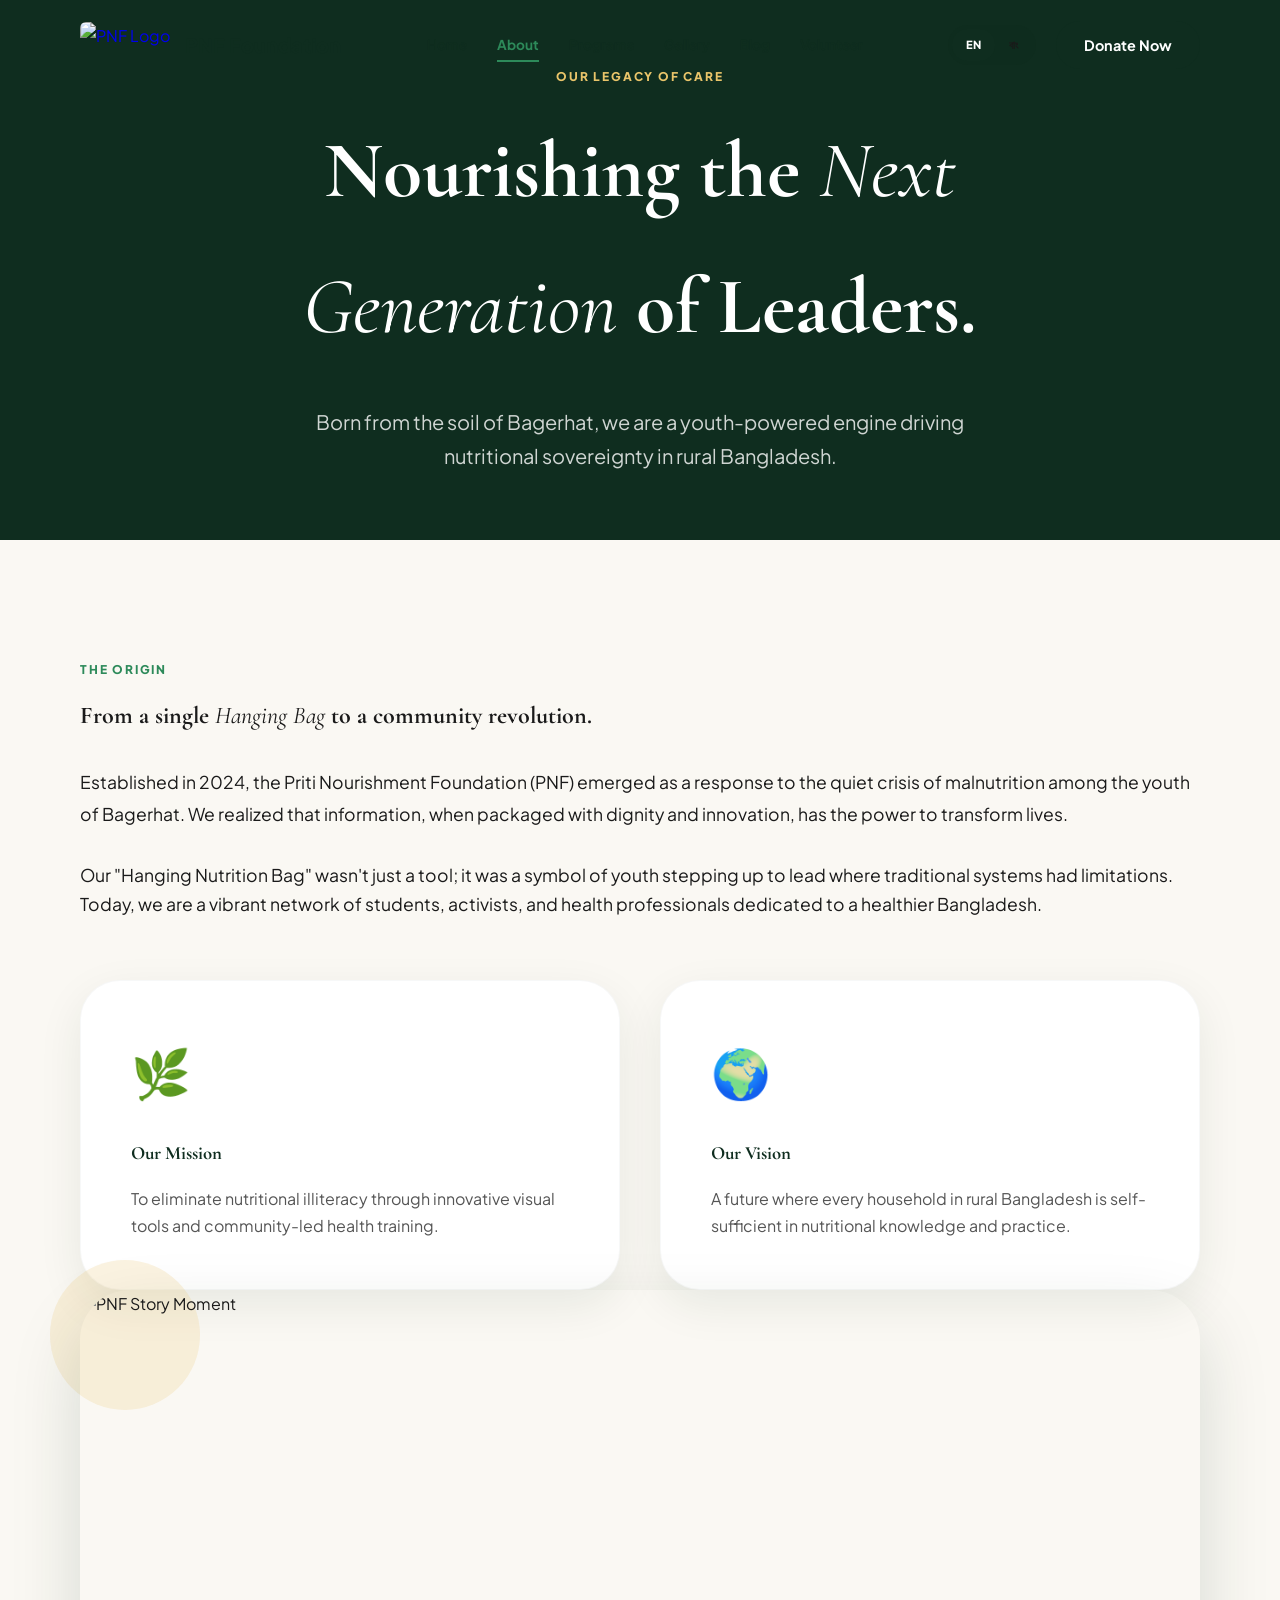
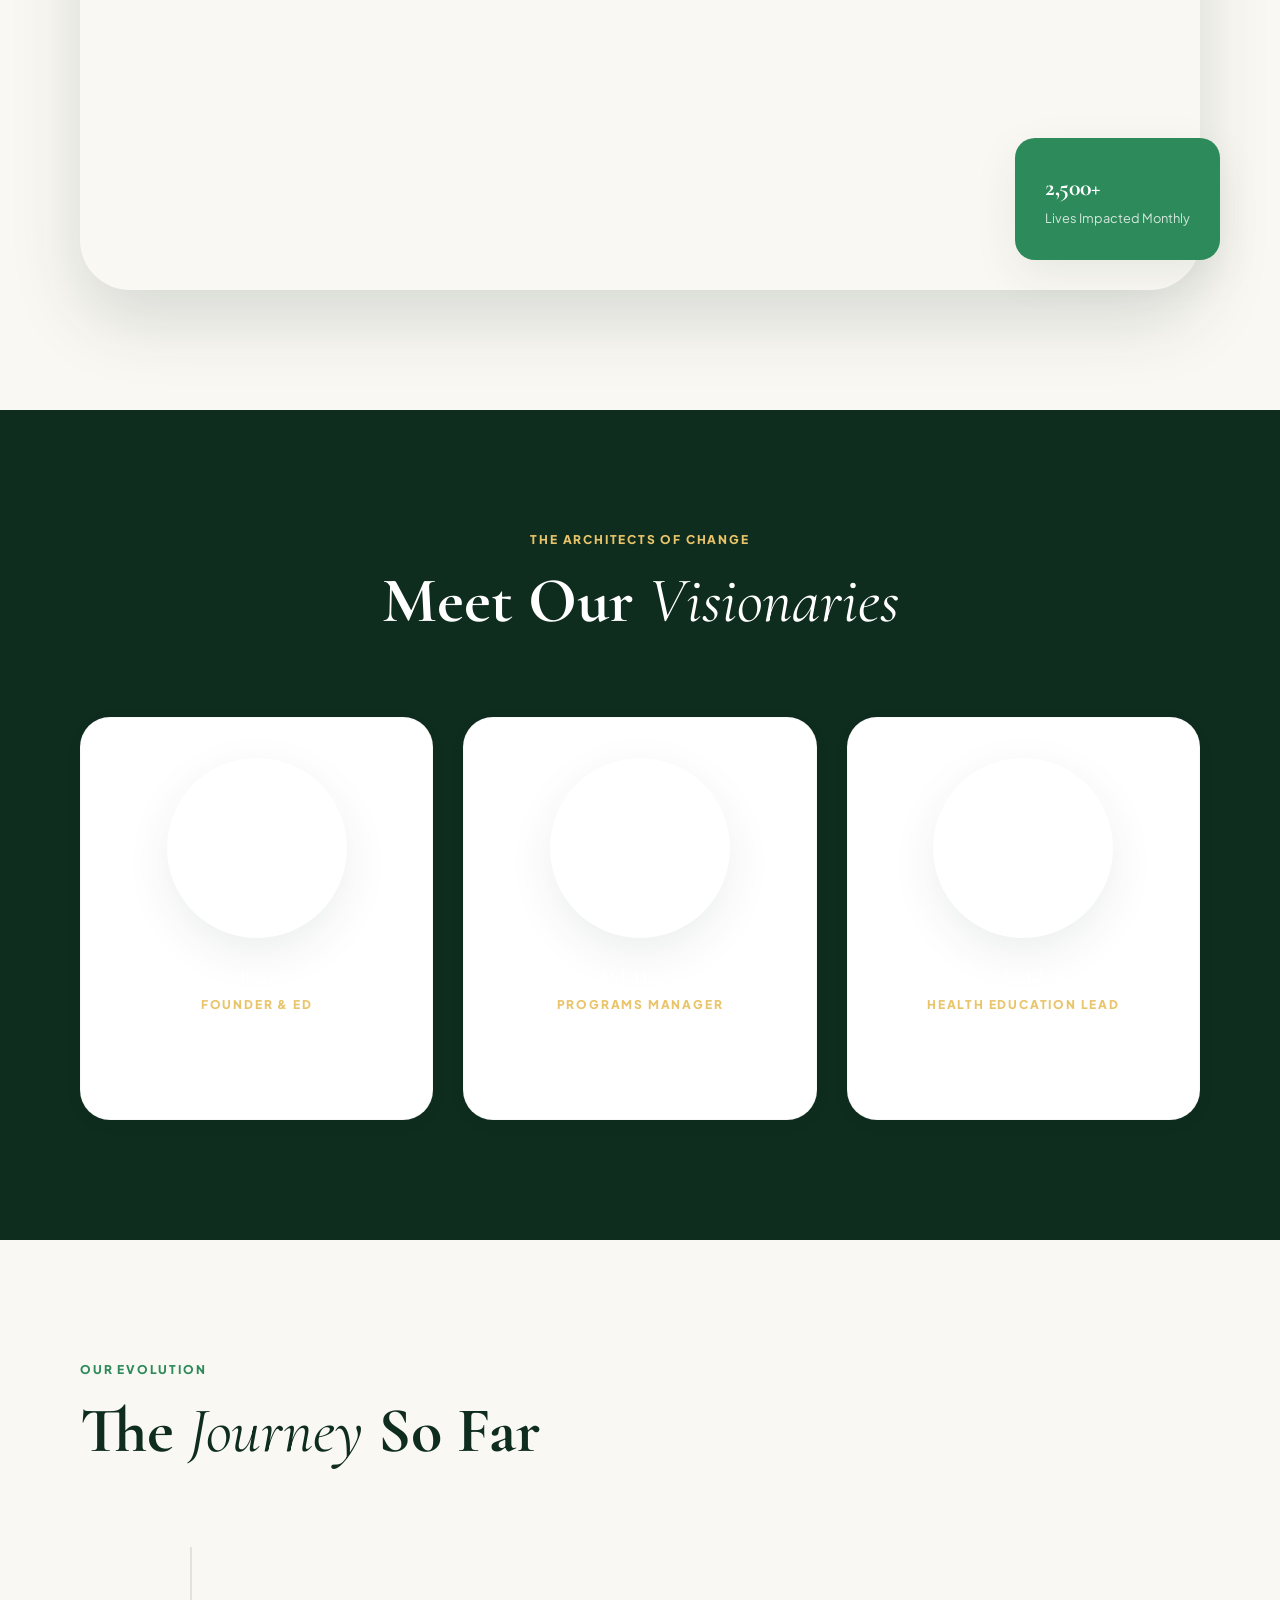
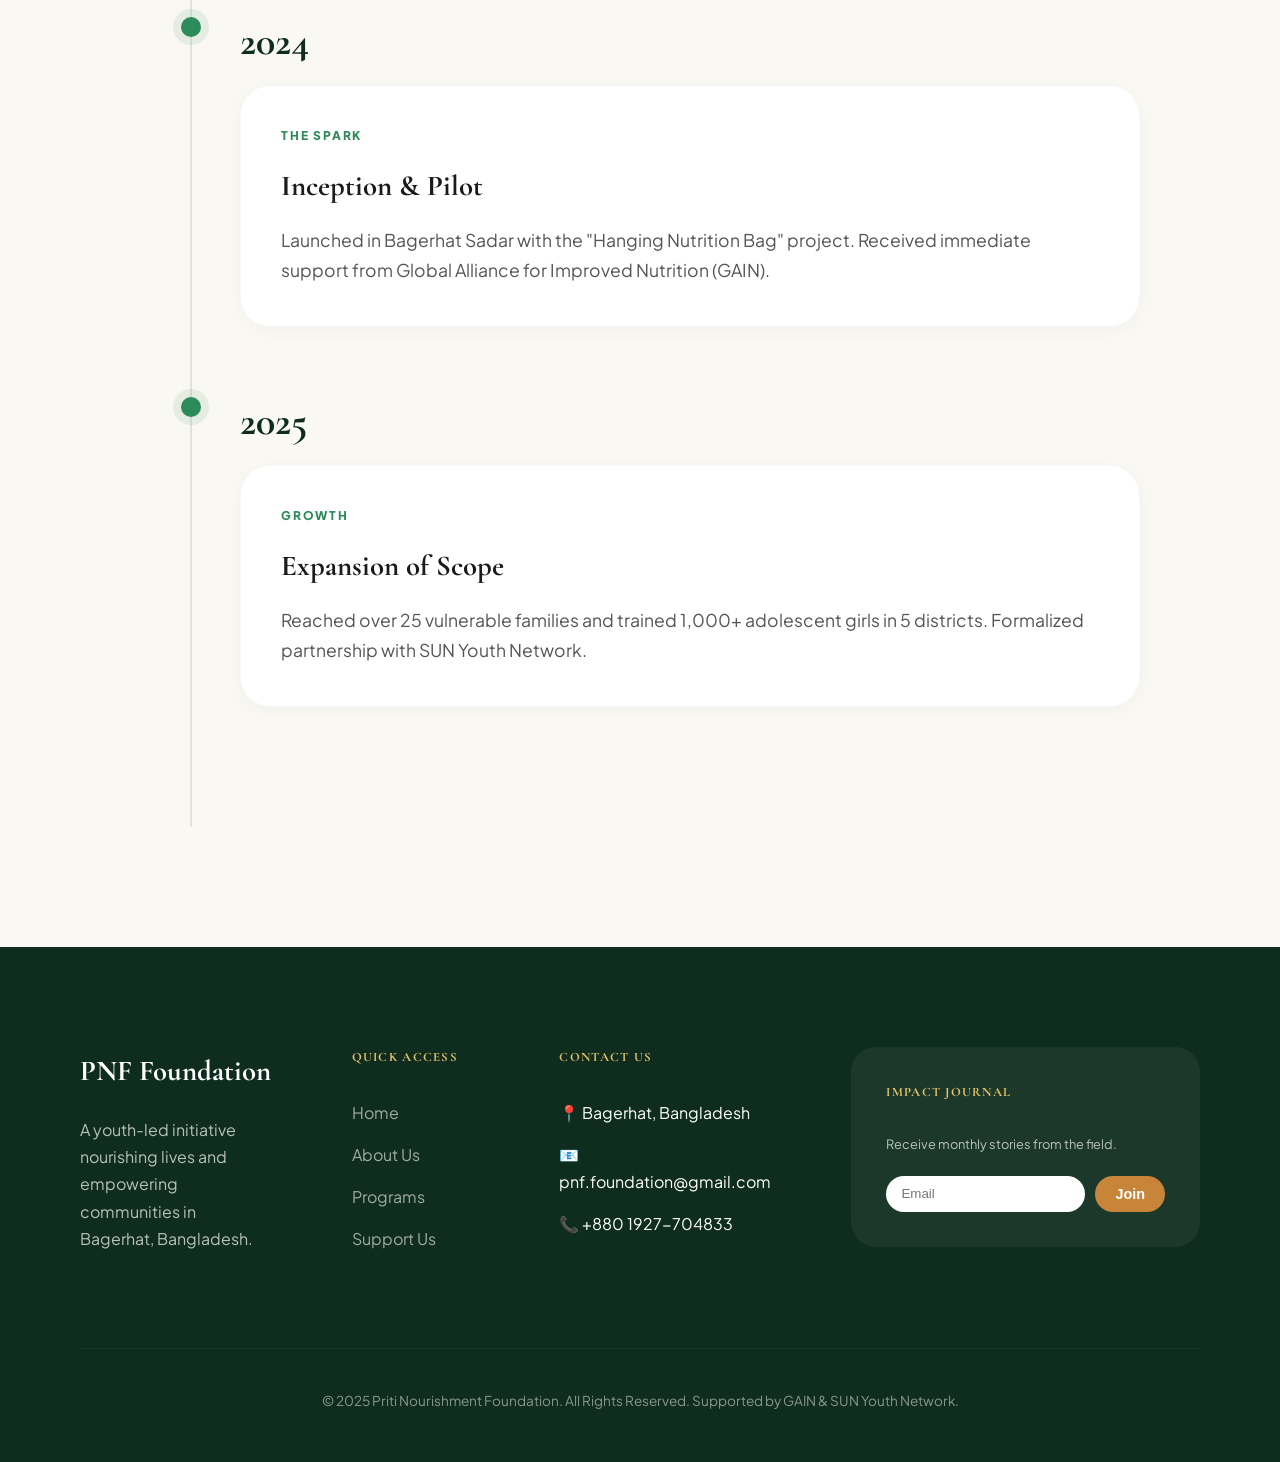
==== about.html @ c85ce401 "reponsive done" ====
<!DOCTYPE html>
<html lang="en">

<head>
    <meta charset="UTF-8">
    <meta name="viewport" content="width=device-width, initial-scale=1.0">
    <title>Our Mission | Priti Nourishment Foundation</title>
    <link rel="stylesheet" href="css/style.css">
    <link
        href="https://fonts.googleapis.com/css2?family=Cormorant+Garamond:ital,wght@0,600;0,700;1,500&family=Plus+Jakarta+Sans:wght@400;600;800&family=Hind+Siliguri:wght@400;700&display=swap"
        rel="stylesheet">
    <style>
        /* Page Specific Overrides for Premium Aesthetic */
        .parallax-header {
            position: relative;
            height: 60vh;
            display: flex;
            align-items: center;
            justify-content: center;
            overflow: hidden;
            background-color: var(--primary);
            color: white;
            text-align: center;
        }

        .parallax-header img {
            position: absolute;
            inset: 0;
            width: 100%;
            height: 100%;
            object-fit: cover;
            opacity: 0.3;
            transform: scale(1.1);
            transition: transform 10s linear;
        }

        .parallax-header:hover img {
            transform: scale(1.2);
        }

        .header-content {
            position: relative;
            z-index: 5;
            max-width: 900px;
            padding: 0 20px;
        }

        .vision-mission-cards {
            display: grid;
            grid-template-columns: 1fr 1fr;
            gap: 40px;
            margin-top: 60px;
        }

        .vision-mission-item {
            background: white;
            padding: 50px;
            border-radius: 40px;
            box-shadow: var(--shadow-md);
            border: 1px solid rgba(15, 45, 31, 0.03);
            transition: var(--transition-smooth);
        }

        .vision-mission-item:hover {
            transform: translateY(-10px);
            box-shadow: var(--shadow-lg);
        }

        .vision-mission-item .icon {
            font-size: 3rem;
            margin-bottom: 25px;
            display: block;
        }

        .team-card-premium {
            text-align: center;
            padding: 40px;
        }

        .team-avatar {
            width: 180px;
            height: 180px;
            border-radius: 50%;
            background: var(--light);
            margin: 0 auto 25px;
            overflow: hidden;
            border: 5px solid var(--white);
            box-shadow: var(--shadow-md);
        }

        .team-avatar img {
            width: 100%;
            height: 100%;
            object-fit: cover;
        }

        .timeline-premium {
            position: relative;
            max-width: 1000px;
            margin: 0 auto;
            padding: 60px 0;
        }

        .timeline-premium::before {
            content: '';
            position: absolute;
            left: 50px;
            top: 0;
            bottom: 0;
            width: 2px;
            background: rgba(15, 45, 31, 0.1);
        }

        .timeline-item-premium {
            position: relative;
            padding-left: 100px;
            margin-bottom: 60px;
        }

        .timeline-dot {
            position: absolute;
            left: 41px;
            top: 10px;
            width: 20px;
            height: 20px;
            background: var(--secondary);
            border-radius: 50%;
            box-shadow: 0 0 0 8px rgba(45, 138, 90, 0.1);
        }

        .timeline-year-premium {
            font-family: var(--font-heading);
            font-size: 2.5rem;
            color: var(--primary);
            font-weight: 700;
            margin-bottom: 10px;
            display: block;
        }

        @media (max-width: 900px) {
            .vision-mission-cards {
                grid-template-columns: 1fr;
            }

            .parallax-header {
                height: 50vh;
            }

            .timeline-premium::before {
                left: 20px;
            }

            .timeline-item-premium {
                padding-left: 60px;
            }

            .timeline-dot {
                left: 11px;
            }
        }
    </style>
</head>

<body class="lang-en">

    <!-- Navbar -->
    <nav class="navbar scrolled">
        <div class="nav-container container">
            <a href="index.html" class="logo">
                <img src="data/logo/logo%20of%20pnf.jpeg" alt="PNF Logo">
                <span class="logo-title">PNF Foundation</span>
            </a>
            <div class="nav-links">
                <a href="index.html">Home</a>
                <a href="about.html" class="active">About</a>
                <a href="programs.html">Programs</a>
                <a href="gallery.html">Gallery</a>
                <a href="blog.html">Blog</a>
                <a href="volunteer.html">Volunteer</a>
            </div>
            <div class="nav-cta" style="display: flex; align-items: center; gap: 20px;">
                <div class="lang-switcher">
                    <span class="lang-btn" onclick="switchLang('en')">EN</span>
                    <span class="lang-btn" onclick="switchLang('bn')">বাং</span>
                </div>
                <a href="donate.html" class="btn btn-primary" style="padding: 12px 28px;">Donate Now</a>
            </div>
            <button class="mobile-menu-btn" aria-label="Toggle menu">
                <span></span>
                <span></span>
                <span></span>
            </button>
        </div>
    </nav>

    <!-- Parallax Header -->
    <header class="parallax-header">
        <img src="img/IMG_20251107_155826.jpg" alt="PNF Header Overlay">
        <div class="header-content container reveal">
            <span class="eyebrow" style="color: var(--accent-light);">Our Legacy of Care</span>
            <h1 style="color: white; font-size: clamp(3rem, 7vw, 5rem);">Nourishing the <span class="serif-italic">Next
                    Generation</span> of Leaders.</h1>
            <p style="margin: 30px auto 0; opacity: 0.8; max-width: 700px; font-size: 1.25rem;">Born from the soil of
                Bagerhat, we are a youth-powered engine driving nutritional sovereignty in rural Bangladesh.</p>
        </div>
    </header>

    <!-- Detailed Story Section -->
    <section class="section">
        <div class="container editorial-grid">
            <div class="reveal">
                <span class="eyebrow">The Origin</span>
                <h2 class="en-content">From a single <span class="serif-italic">Hanging Bag</span> to a community
                    revolution.</h2>
                <h2 class="bn-content">একটি <span class="serif-italic">পুষ্টি ব্যাগ</span> থেকে একটি সামাজিক আন্দোলন।
                </h2>
                <p style="margin: 30px 0; font-size: 1.1rem; line-height: 1.8;">Established in 2024, the Priti
                    Nourishment Foundation (PNF) emerged as a response to the quiet crisis of malnutrition among the
                    youth of Bagerhat. We realized that information, when packaged with dignity and innovation, has the
                    power to transform lives.</p>
                <p style="margin-bottom: 40px; font-size: 1.1rem;">Our "Hanging Nutrition Bag" wasn't just a tool; it
                    was
                    a symbol of youth stepping up to lead where traditional systems had limitations. Today, we are a
                    vibrant network of students, activists, and health professionals dedicated to a healthier
                    Bangladesh.</p>
                <div class="vision-mission-cards">
                    <div class="vision-mission-item">
                        <span class="icon">🌿</span>
                        <h3 style="color: var(--primary); margin-bottom: 15px;">Our Mission</h3>
                        <p style="color: var(--text-muted);">To eliminate nutritional illiteracy through innovative
                            visual
                            tools and community-led health training.</p>
                    </div>
                    <div class="vision-mission-item">
                        <span class="icon">🌍</span>
                        <h3 style="color: var(--primary); margin-bottom: 15px;">Our Vision</h3>
                        <p style="color: var(--text-muted);">A future where every household in rural Bangladesh is
                            self-sufficient in nutritional knowledge and practice.</p>
                    </div>
                </div>
            </div>
            <div class="reveal" style="position: relative;">
                <div
                    style="position: absolute; top: -30px; left: -30px; width: 150px; height: 150px; background: var(--accent-light); opacity: 0.2; border-radius: 50%; z-index: 1;">
                </div>
                <img src="img/IMG_20251107_155551.jpg" alt="PNF Story Moment"
                    style="border-radius: 50px; box-shadow: var(--shadow-lg); position: relative; z-index: 2; width: 100%; height: 600px; object-fit: cover;">
                <div
                    style="position: absolute; bottom: 30px; right: -20px; background: var(--secondary); color: white; padding: 30px; border-radius: 20px; z-index: 3; box-shadow: var(--shadow-md);">
                    <h4 style="color: white; font-size: 1.5rem;">2,500+</h4>
                    <p style="font-size: 0.8rem; opacity: 0.8;">Lives Impacted Monthly</p>
                </div>
            </div>
        </div>
    </section>

    <!-- Leadership - The Drivers -->
    <section class="section section-dark">
        <div class="container">
            <div class="section-title reveal">
                <span class="eyebrow" style="color: var(--accent-light);">The Architects of Change</span>
                <h2 style="color: white;">Meet Our <span class="serif-italic">Visionaries</span></h2>
            </div>
            <div class="grid-3 reveal">
                <div class="card team-card-premium">
                    <div class="team-avatar">
                        <img src="data/logo/logo%20of%20pnf.jpeg" alt="Priti - Founder">
                    </div>
                    <h3>Priti</h3>
                    <p class="eyebrow" style="margin-bottom: 15px;">Founder & ED</p>
                    <p style="font-size: 0.9rem; opacity: 0.8;">The visionary spirit driving PNF's innovative approach
                        to
                        rural health.</p>
                </div>
                <div class="card team-card-premium">
                    <div class="team-avatar">
                        <img src="data/logo/logo%20of%20pnf.jpeg" alt="Md. Hasan">
                    </div>
                    <h3>Md. Hasan</h3>
                    <p class="eyebrow" style="margin-bottom: 15px;">Programs Manager</p>
                    <p style="font-size: 0.9rem; opacity: 0.8;">Strategist behind the successful launch of our flagship
                        campaigns.</p>
                </div>
                <div class="card team-card-premium">
                    <div class="team-avatar">
                        <img src="data/logo/logo%20of%20pnf.jpeg" alt="Sadia Islam">
                    </div>
                    <h3>Sadia Islam</h3>
                    <p class="eyebrow" style="margin-bottom: 15px;">Health Education Lead</p>
                    <p style="font-size: 0.9rem; opacity: 0.8;">Bridging the gap between scientific health data and
                        rural
                        families.</p>
                </div>
            </div>
        </div>
    </section>

    <!-- Milestones - Vertical Journey -->
    <section class="section">
        <div class="container">
            <div class="section-title reveal" style="text-align: left;">
                <span class="eyebrow">Our Evolution</span>
                <h2>The <span class="serif-italic">Journey</span> So Far</h2>
            </div>
            <div class="timeline-premium">
                <div class="timeline-item-premium reveal">
                    <div class="timeline-dot"></div>
                    <span class="timeline-year-premium">2024</span>
                    <div class="card" style="padding: 40px;">
                        <span class="eyebrow">The Spark</span>
                        <h4 style="font-size: 1.8rem; margin-bottom: 15px;">Inception & Pilot</h4>
                        <p style="color: var(--text-muted); font-size: 1.1rem;">Launched in Bagerhat Sadar with the
                            "Hanging Nutrition Bag" project. Received immediate support from Global Alliance for
                            Improved
                            Nutrition (GAIN).</p>
                    </div>
                </div>
                <div class="timeline-item-premium reveal">
                    <div class="timeline-dot"></div>
                    <span class="timeline-year-premium">2025</span>
                    <div class="card" style="padding: 40px;">
                        <span class="eyebrow">Growth</span>
                        <h4 style="font-size: 1.8rem; margin-bottom: 15px;">Expansion of Scope</h4>
                        <p style="color: var(--text-muted); font-size: 1.1rem;">Reached over 25 vulnerable families and
                            trained 1,000+ adolescent girls in 5 districts. Formalized partnership with SUN Youth
                            Network.
                        </p>
                    </div>
                </div>
            </div>
        </div>
    </section>

    <!-- Footer -->
    <footer class="footer">
        <div class="container">
            <div class="footer-main">
                <div>
                    <a href="index.html" class="footer-logo">PNF Foundation</a>
                    <p style="opacity: 0.7; max-width: 300px;">A youth-led initiative nourishing lives and empowering
                        communities in Bagerhat, Bangladesh.</p>
                </div>
                <div>
                    <h4>Quick Access</h4>
                    <ul class="footer-links">
                        <li><a href="index.html">Home</a></li>
                        <li><a href="about.html">About Us</a></li>
                        <li><a href="programs.html">Programs</a></li>
                        <li><a href="donate.html">Support Us</a></li>
                    </ul>
                </div>
                <div>
                    <h4>Contact Us</h4>
                    <ul class="footer-links">
                        <li>📍 Bagerhat, Bangladesh</li>
                        <li>📧 pnf.foundation@gmail.com</li>
                        <li>📞 +880 1927-704833</li>
                    </ul>
                </div>
                <div>
                    <div class="footer-newsletter">
                        <h4>Impact Journal</h4>
                        <p style="font-size: 0.8rem; opacity: 0.7; margin-bottom: 20px;">Receive monthly stories from
                            the
                            field.</p>
                        <form style="display: flex; gap: 10px;">
                            <input type="email" placeholder="Email"
                                style="padding: 10px 15px; border-radius: 50px; border: none; flex-grow: 1;">
                            <button class="btn btn-gold" style="padding: 10px 20px;">Join</button>
                        </form>
                    </div>
                </div>
            </div>
            <div
                style="padding-top: 40px; border-top: 1px solid rgba(255,255,255,0.1); text-align: center; font-size: 0.85rem; opacity: 0.5;">
                &copy; 2025 Priti Nourishment Foundation. All Rights Reserved. Supported by GAIN & SUN Youth Network.
            </div>
        </div>
    </footer>

    <script src="js/main.js"></script>
</body>

</html>
---- css/style.css ----
:root {
    /* Premium Color Palette */
    --primary: #0f2d1f;
    --primary-light: #1b4332;
    --secondary: #2d8a5a;
    --accent: #c8853a;
    --accent-light: #e9c46a;
    --bg-cream: #faf8f3;
    --bg-white: #ffffff;
    --glass: rgba(255, 255, 255, 0.85);
    --text-main: #1a1a1a;
    --text-muted: #555555;

    /* Typography */
    --font-heading: 'Cormorant Garamond', serif;
    --font-body: 'Plus Jakarta Sans', sans-serif;
    --font-bengali: 'Hind Siliguri', sans-serif;

    /* UI Tokens */
    --shadow-sm: 0 4px 20px rgba(0, 0, 0, 0.03);
    --shadow-md: 0 15px 45px rgba(15, 45, 31, 0.08);
    --shadow-lg: 0 30px 70px rgba(15, 45, 31, 0.15);
    --transition-smooth: all 0.6s cubic-bezier(0.16, 1, 0.3, 1);
    --transition-fast: all 0.3s ease;
    --container-width: 1400px;
}

/* Global Foundations */
* {
    margin: 0;
    padding: 0;
    box-sizing: border-box;
}

html {
    scroll-behavior: smooth;
    overflow-x: hidden;
}

body {
    font-family: var(--font-body);
    background-color: var(--bg-cream);
    color: var(--text-main);
    line-height: 1.7;
    -webkit-font-smoothing: antialiased;
}

img,
video {
    max-width: 100%;
    height: auto;
    display: block;
}

/* Common Layouts */
.container {
    max-width: var(--container-width);
    margin: 0 auto;
    padding: 0 40px;
}

.section {
    padding: 120px 0;
}

.section-dark {
    background: var(--primary);
    color: white;
}

.section-title {
    margin-bottom: 80px;
    text-align: center;
}

.section-title.left {
    text-align: left;
}

.section-title h2 {
    font-family: var(--font-heading);
    font-size: clamp(2.5rem, 5vw, 4rem);
    line-height: 1.1;
    margin-bottom: 20px;
    color: var(--primary);
}

.section-dark .section-title h2 {
    color: white;
}

/* Grid Systems */
.grid-2 {
    display: grid;
    grid-template-columns: 1fr 1fr;
    gap: 60px;
    align-items: center;
}

.grid-3 {
    display: grid;
    grid-template-columns: repeat(auto-fit, minmax(320px, 1fr));
    gap: 30px;
}

.grid-4 {
    display: grid;
    grid-template-columns: repeat(auto-fit, minmax(250px, 1fr));
    gap: 20px;
}

/* Typography Helpers */
h1,
h2,
h3,
h4 {
    font-family: var(--font-heading);
    font-weight: 700;
}

.serif-italic {
    font-style: italic;
    font-weight: 400;
}

.eyebrow {
    text-transform: uppercase;
    letter-spacing: 0.15em;
    font-size: 0.75rem;
    font-weight: 800;
    color: var(--secondary);
    display: block;
    margin-bottom: 1rem;
}

.section-dark .eyebrow {
    color: var(--accent-light);
}

/* Language Management */
.bn-content {
    display: none;
}

body.lang-bn .en-content {
    display: none;
}

body.lang-bn .bn-content {
    display: block;
}

body.lang-bn h1,
body.lang-bn h2,
body.lang-bn h3,
body.lang-bn .impact-num {
    font-family: var(--font-bengali);
}

/* Navigation */
.navbar {
    position: fixed;
    top: 0;
    left: 0;
    width: 100%;
    height: 90px;
    display: flex;
    align-items: center;
    z-index: 1100;
    transition: var(--transition-smooth);
}

.navbar.scrolled {
    height: 75px;
    background: var(--glass);
    backdrop-filter: blur(15px);
    box-shadow: var(--shadow-sm);
    border-bottom: 1px solid rgba(15, 45, 31, 0.05);
}

.nav-container {
    display: flex;
    justify-content: space-between;
    align-items: center;
    width: 100%;
}

.logo {
    display: flex;
    align-items: center;
    gap: 15px;
    text-decoration: none;
}

.logo img {
    height: 45px;
    border-radius: 6px;
}

.logo-title {
    font-size: 1.25rem;
    font-weight: 800;
    color: var(--primary);
}

.nav-links {
    display: flex;
    gap: 30px;
}

.nav-links a {
    font-size: 0.85rem;
    font-weight: 700;
    color: var(--primary);
    text-decoration: none;
    position: relative;
    opacity: 0.8;
    transition: var(--transition-fast);
}

.nav-links a.active,
.nav-links a:hover {
    opacity: 1;
    color: var(--secondary);
}

.nav-links a::after {
    content: '';
    position: absolute;
    bottom: -5px;
    left: 0;
    width: 0;
    height: 2px;
    background: var(--secondary);
    transition: var(--transition-fast);
}

.nav-links a.active::after {
    width: 100%;
}

/* Buttons */
.btn {
    display: inline-flex;
    align-items: center;
    justify-content: center;
    padding: 16px 36px;
    border-radius: 100px;
    font-weight: 700;
    font-size: 0.9rem;
    cursor: pointer;
    transition: var(--transition-smooth);
    border: none;
    text-decoration: none;
    gap: 8px;
}

.btn-primary {
    background: var(--primary);
    color: white;
}

.btn-primary:hover {
    background: var(--secondary);
    transform: translateY(-3px);
    box-shadow: var(--shadow-md);
}

.btn-gold {
    background: var(--accent);
    color: white;
}

.btn-gold:hover {
    background: var(--primary);
    transform: translateY(-3px);
    box-shadow: var(--shadow-md);
}

.btn-outline {
    border: 2px solid var(--primary);
    color: var(--primary);
    background: transparent;
}

.btn-outline:hover {
    background: var(--primary);
    color: white;
}

/* Language Switcher */
.lang-switcher {
    display: flex;
    background: rgba(15, 45, 31, 0.05);
    padding: 4px;
    border-radius: 20px;
    cursor: pointer;
}

.lang-btn {
    padding: 6px 14px;
    border-radius: 15px;
    font-size: 0.7rem;
    font-weight: 800;
    transition: var(--transition-fast);
}

.lang-btn.active {
    background: var(--primary);
    color: white;
}

/* Hero Component */
.hero {
    height: 100vh;
    display: grid;
    grid-template-columns: 1.2fr 0.8fr;
    background-color: var(--primary);
    color: white;
    position: relative;
    overflow: hidden;
}

.hero-content {
    padding: 0 8% 0 12%;
    display: flex;
    flex-direction: column;
    justify-content: center;
    z-index: 5;
}

.hero h1 {
    font-size: clamp(3rem, 8vw, 5rem);
    line-height: 0.95;
    margin-bottom: 25px;
    color: white;
}

.hero p {
    font-size: 1.15rem;
    opacity: 0.8;
    margin-bottom: 40px;
    max-width: 500px;
}

.hero-image {
    position: relative;
    height: 100%;
    overflow: hidden;
}

.hero-image img {
    width: 100%;
    height: 100%;
    object-fit: cover;
    filter: brightness(0.85);
    transition: 10s linear;
}

.hero:hover .hero-image img {
    transform: scale(1.1);
}

.hero-image::after {
    content: '';
    position: absolute;
    inset: 0;
    background: linear-gradient(90deg, var(--primary) 0%, transparent 15%);
}

/* Global Reveal System */
.reveal {
    opacity: 0;
    transform: translateY(40px);
    transition: var(--transition-smooth);
}

.reveal.active {
    opacity: 1;
    transform: translateY(0);
}

/* Impact Grid */
.impact-grid {
    display: grid;
    grid-template-columns: repeat(4, 1fr);
    background: var(--bg-white);
    border-radius: 40px;
    box-shadow: var(--shadow-lg);
    margin-top: -80px;
    position: relative;
    z-index: 20;
    overflow: hidden;
}

.impact-card {
    padding: 50px 30px;
    text-align: center;
    border-right: 1px solid rgba(0, 0, 0, 0.05);
    transition: var(--transition-fast);
}

.impact-card:last-child {
    border-right: none;
}

.impact-card:hover {
    background: var(--bg-cream);
}

.impact-num {
    font-size: 3.5rem;
    font-weight: 700;
    color: var(--secondary);
    font-family: var(--font-heading);
    display: block;
}

.impact-card p {
    font-size: 0.75rem;
    text-transform: uppercase;
    font-weight: 800;
    letter-spacing: 0.1em;
    color: var(--text-muted);
    margin-top: 10px;
}

/* Content Cards */
.card {
    background: white;
    border-radius: 30px;
    overflow: hidden;
    box-shadow: var(--shadow-sm);
    border: 1px solid rgba(0, 0, 0, 0.03);
    transition: var(--transition-smooth);
    height: 100%;
    display: flex;
    flex-direction: column;
}

.card:hover {
    transform: translateY(-15px);
    box-shadow: var(--shadow-lg);
}

.card-img-wrap {
    height: 280px;
    overflow: hidden;
}

.card-img-wrap img {
    width: 100%;
    height: 100%;
    object-fit: cover;
    transition: var(--transition-smooth);
}

.card:hover .card-img-wrap img {
    transform: scale(1.1);
}

.card-body {
    padding: 35px;
    flex-grow: 1;
    display: flex;
    flex-direction: column;
}

.card-body h3 {
    font-size: 1.5rem;
    margin-bottom: 15px;
    color: var(--primary);
}

.card-body p {
    color: var(--text-muted);
    font-size: 0.95rem;
    margin-bottom: 20px;
}

/* Transparency / Charts */
.stat-bar-group {
    margin-bottom: 25px;
}

.stat-labels {
    display: flex;
    justify-content: space-between;
    margin-bottom: 10px;
    font-weight: 800;
    font-size: 0.8rem;
    color: var(--primary);
}

.stat-track {
    height: 10px;
    background: #f0f0f0;
    border-radius: 20px;
    overflow: hidden;
}

.stat-fill {
    height: 100%;
    background: var(--secondary);
    width: 0;
    transition: width 1.5s cubic-bezier(0.16, 1, 0.3, 1);
}

.chart-box {
    background: white;
    padding: 50px;
    border-radius: 40px;
    box-shadow: var(--shadow-md);
}

/* Map Component */
.map-placeholder {
    width: 100%;
    background: var(--light);
    border-radius: 20px;
    position: relative;
    overflow: hidden;
    display: flex;
    align-items: center;
    justify-content: center;
}

.map-dot {
    position: absolute;
    width: 12px;
    height: 12px;
    background: var(--secondary);
    border-radius: 50%;
    display: block;
}

.map-dot::after {
    content: '';
    position: absolute;
    inset: -4px;
    border: 2px solid var(--secondary);
    border-radius: 50%;
    animation: ripple 2s infinite;
}

@keyframes ripple {
    0% {
        transform: scale(1);
        opacity: 1;
    }

    100% {
        transform: scale(3);
        opacity: 0;
    }
}

/* Team Grid (About Page) */
.team-grid {
    display: grid;
    grid-template-columns: repeat(auto-fill, minmax(280px, 1fr));
    gap: 30px;
    margin-top: 50px;
}

/* Milestone Timeline (About Page) */
.milestone-row {
    display: flex;
    gap: 40px;
    margin-bottom: 50px;
    position: relative;
}

.milestone-year {
    font-size: 2.5rem;
    font-weight: 800;
    color: var(--secondary);
    opacity: 0.2;
    min-width: 100px;
    font-family: var(--font-heading);
}

.milestone-content h4 {
    font-size: 1.5rem;
    margin-bottom: 10px;
    color: var(--primary);
}

/* Gallery (Gallery Page) */
.gallery-grid {
    display: grid;
    grid-template-columns: repeat(auto-fill, minmax(320px, 1fr));
    gap: 20px;
}

.gallery-item {
    border-radius: 20px;
    overflow: hidden;
    position: relative;
    height: 350px;
    cursor: pointer;
}

.gallery-item img {
    width: 100%;
    height: 100%;
    object-fit: cover;
    transition: var(--transition-smooth);
}

.gallery-overlay {
    position: absolute;
    inset: 0;
    background: rgba(15, 45, 31, 0.8);
    display: flex;
    flex-direction: column;
    align-items: center;
    justify-content: center;
    color: white;
    opacity: 0;
    transition: var(--transition-fast);
    padding: 30px;
    text-align: center;
}

.gallery-item:hover .gallery-overlay {
    opacity: 1;
}

.gallery-item:hover img {
    transform: scale(1.1);
}

/* Blog Filters (Blog Page) */
.filter-container {
    display: flex;
    justify-content: center;
    gap: 15px;
    margin-bottom: 50px;
}

.filter-btn {
    padding: 10px 25px;
    border-radius: 50px;
    background: white;
    border: 1px solid #ddd;
    font-weight: 700;
    color: var(--text-muted);
    cursor: pointer;
    transition: 0.3s;
}

.filter-btn.active {
    background: var(--primary);
    color: white;
    border-color: var(--primary);
}

/* Forms (Volunteer / Contact) */
.form-group {
    margin-bottom: 25px;
}

.form-group label {
    display: block;
    margin-bottom: 10px;
    font-weight: 700;
    font-size: 0.85rem;
    color: var(--primary);
    text-transform: uppercase;
}

.form-group input,
.form-group select,
.form-group textarea {
    width: 100%;
    padding: 15px 20px;
    border-radius: 12px;
    border: 1px solid #e0e0e0;
    font-family: inherit;
    font-size: 1rem;
    transition: var(--transition-fast);
    appearance: none;
}

.form-group input:focus,
.form-group select:focus,
.form-group textarea:focus {
    outline: none;
    border-color: var(--secondary);
    box-shadow: 0 0 0 4px rgba(45, 138, 90, 0.1);
}

/* FAQ Accordion (Volunteer Page) */
.faq-container {
    max-width: 850px;
    margin: 0 auto;
}

.faq-item {
    background: white;
    border-radius: 20px;
    margin-bottom: 15px;
    border: 1px solid rgba(0, 0, 0, 0.03);
    overflow: hidden;
}

.faq-question {
    padding: 25px 35px;
    font-weight: 700;
    color: var(--primary);
    display: flex;
    justify-content: space-between;
    align-items: center;
    cursor: pointer;
    transition: 0.3s;
}

.faq-question:hover {
    background: #fcfcfc;
}

.faq-icon {
    transition: transform 0.4s;
    color: var(--secondary);
}

.faq-answer {
    padding: 0 35px;
    max-height: 0;
    overflow: hidden;
    color: var(--text-muted);
    transition: var(--transition-smooth);
}

.faq-item.active .faq-answer {
    padding-bottom: 30px;
    max-height: 300px;
}

.faq-item.active .faq-icon {
    transform: rotate(180deg);
}

/* Donation Impact (Donate Page) */
.amount-grid {
    display: grid;
    grid-template-columns: repeat(3, 1fr);
    gap: 15px;
    margin-bottom: 30px;
}

.amount-btn {
    padding: 18px;
    border: 2px solid #eee;
    border-radius: 15px;
    cursor: pointer;
    font-weight: 800;
    text-align: center;
    transition: 0.3s;
}

.amount-btn.active {
    background: var(--secondary);
    color: white;
    border-color: var(--secondary);
}

.impact-display-box {
    background: var(--bg-white);
    border: 2px dashed var(--secondary);
    padding: 30px;
    border-radius: 20px;
    margin-bottom: 40px;
    text-align: center;
}

/* Footer Section */
.footer {
    background: var(--primary);
    color: white;
    padding: 100px 0 50px;
}

.footer-main {
    display: grid;
    grid-template-columns: 1.5fr 1fr 1fr 1.5fr;
    gap: 80px;
    margin-bottom: 80px;
}

.footer-logo {
    font-size: 1.8rem;
    font-weight: 800;
    font-family: var(--font-heading);
    color: white;
    text-decoration: none;
    display: block;
    margin-bottom: 20px;
}

.footer h4 {
    color: var(--accent-light);
    text-transform: uppercase;
    letter-spacing: 0.1em;
    font-size: 0.8rem;
    margin-bottom: 30px;
}

.footer-links li {
    margin-bottom: 15px;
    list-style: none;
}

.footer-links a {
    color: rgba(255, 255, 255, 0.6);
    text-decoration: none;
    transition: 0.3s;
}

.footer-links a:hover {
    color: white;
    padding-left: 5px;
}

.footer-newsletter {
    background: rgba(255, 255, 255, 0.05);
    padding: 35px;
    border-radius: 25px;
}

/* WhatsApp Float */
.wa-float {
    position: fixed;
    bottom: 40px;
    right: 40px;
    width: 65px;
    height: 65px;
    background: #25d366;
    color: white;
    border-radius: 50%;
    display: flex;
    align-items: center;
    justify-content: center;
    box-shadow: 0 10px 30px rgba(37, 211, 102, 0.3);
    z-index: 1000;
    transition: var(--transition-smooth);
}

.wa-float:hover {
    transform: scale(1.1) rotate(10deg);
}

/* --- RESPONSIVE DESIGN SYSTEM --- */

/* Mobile Menu Button (Hamburger) */
.mobile-menu-btn {
    display: none;
    flex-direction: column;
    justify-content: space-between;
    width: 30px;
    height: 22px;
    background: transparent;
    border: none;
    cursor: pointer;
    padding: 0;
    z-index: 1200;
}

.mobile-menu-btn span {
    width: 100%;
    height: 3px;
    background-color: var(--primary);
    border-radius: 10px;
    transition: var(--transition-smooth);
    transform-origin: center;
}

.navbar:not(.scrolled) .mobile-menu-btn span {
    background-color: var(--primary);
}

.mobile-menu-btn.active span:nth-child(1) {
    transform: translateY(9.5px) rotate(45deg);
}

.mobile-menu-btn.active span:nth-child(2) {
    opacity: 0;
    transform: scale(0);
}

.mobile-menu-btn.active span:nth-child(3) {
    transform: translateY(-9.5px) rotate(-45deg);
}

/* Large Screens */
@media (min-width: 1441px) {
    .container {
        max-width: 1600px;
    }
}

/* Desktop Defaults */
@media (max-width: 1440px) {
    :root {
        --container-width: 1200px;
    }
}

/* Tablets & Small Laptops */
@media (max-width: 1024px) {
    .section {
        padding: 80px 0;
    }

    .container {
        padding: 0 30px;
    }

    .mobile-menu-btn {
        display: flex;
    }

    .nav-links {
        position: fixed;
        top: 0;
        right: -100%;
        width: 100%;
        height: 100vh;
        background: var(--bg-white);
        flex-direction: column;
        align-items: center;
        justify-content: center;
        padding: 50px;
        transition: var(--transition-smooth);
        z-index: 1100;
        gap: 30px;
    }

    .nav-links.active {
        right: 0;
    }

    .nav-links a {
        font-size: 2rem;
        color: var(--primary) !important;
    }

    .nav-cta {
        display: none !important;
    }

    .hero {
        height: auto;
        min-height: 60vh;
        grid-template-columns: 1fr;
    }

    .hero-content {
        padding: 140px 30px 60px;
        text-align: center;
        align-items: center;
    }

    .hero-image {
        height: 400px;
    }

    .hero-image::after {
        background: linear-gradient(180deg, var(--primary) 0%, transparent 30%);
    }

    .impact-grid {
        grid-template-columns: repeat(2, 1fr);
        margin-top: -50px;
    }

    .impact-card {
        padding: 40px 20px;
    }

    .impact-card:nth-child(2) {
        border-right: none;
    }

    .impact-card:nth-child(n+3) {
        border-top: 1px solid rgba(0, 0, 0, 0.05);
    }

    .editorial-grid {
        grid-template-columns: 1fr;
        gap: 60px;
    }

    .footer-main {
        grid-template-columns: 1fr 1fr;
        gap: 50px;
    }
}

/* Mobile Devices */
@media (max-width: 767px) {
    .section-title h2 {
        font-size: 2.5rem;
    }

    .grid-2,
    .grid-3,
    .grid-4 {
        grid-template-columns: 1fr;
    }

    .footer-main {
        grid-template-columns: 1fr;
        text-align: center;
    }

    .footer-logo {
        margin: 0 auto 20px;
    }

    .footer-newsletter form {
        flex-direction: column;
    }

    .parallax-header {
        height: 45vh;
    }

    .vision-mission-cards {
        grid-template-columns: 1fr;
    }

    .timeline-item-premium {
        padding-left: 40px;
    }

    .timeline-dot {
        left: 11px;
    }
}

/* Extra Small Devices */
@media (max-width: 480px) {
    .hero h1 {
        font-size: 2.2rem;
    }

    .impact-grid {
        grid-template-columns: 1fr;
    }

    .impact-card {
        border-right: none !important;
        border-bottom: 1px solid rgba(0, 0, 0, 0.05);
    }

    .hero-actions {
        flex-direction: column;
        width: 100%;
    }

    .btn {
        width: 100%;
    }

    .wa-float {
        width: 55px;
        height: 55px;
        bottom: 25px;
        right: 25px;
    }
}
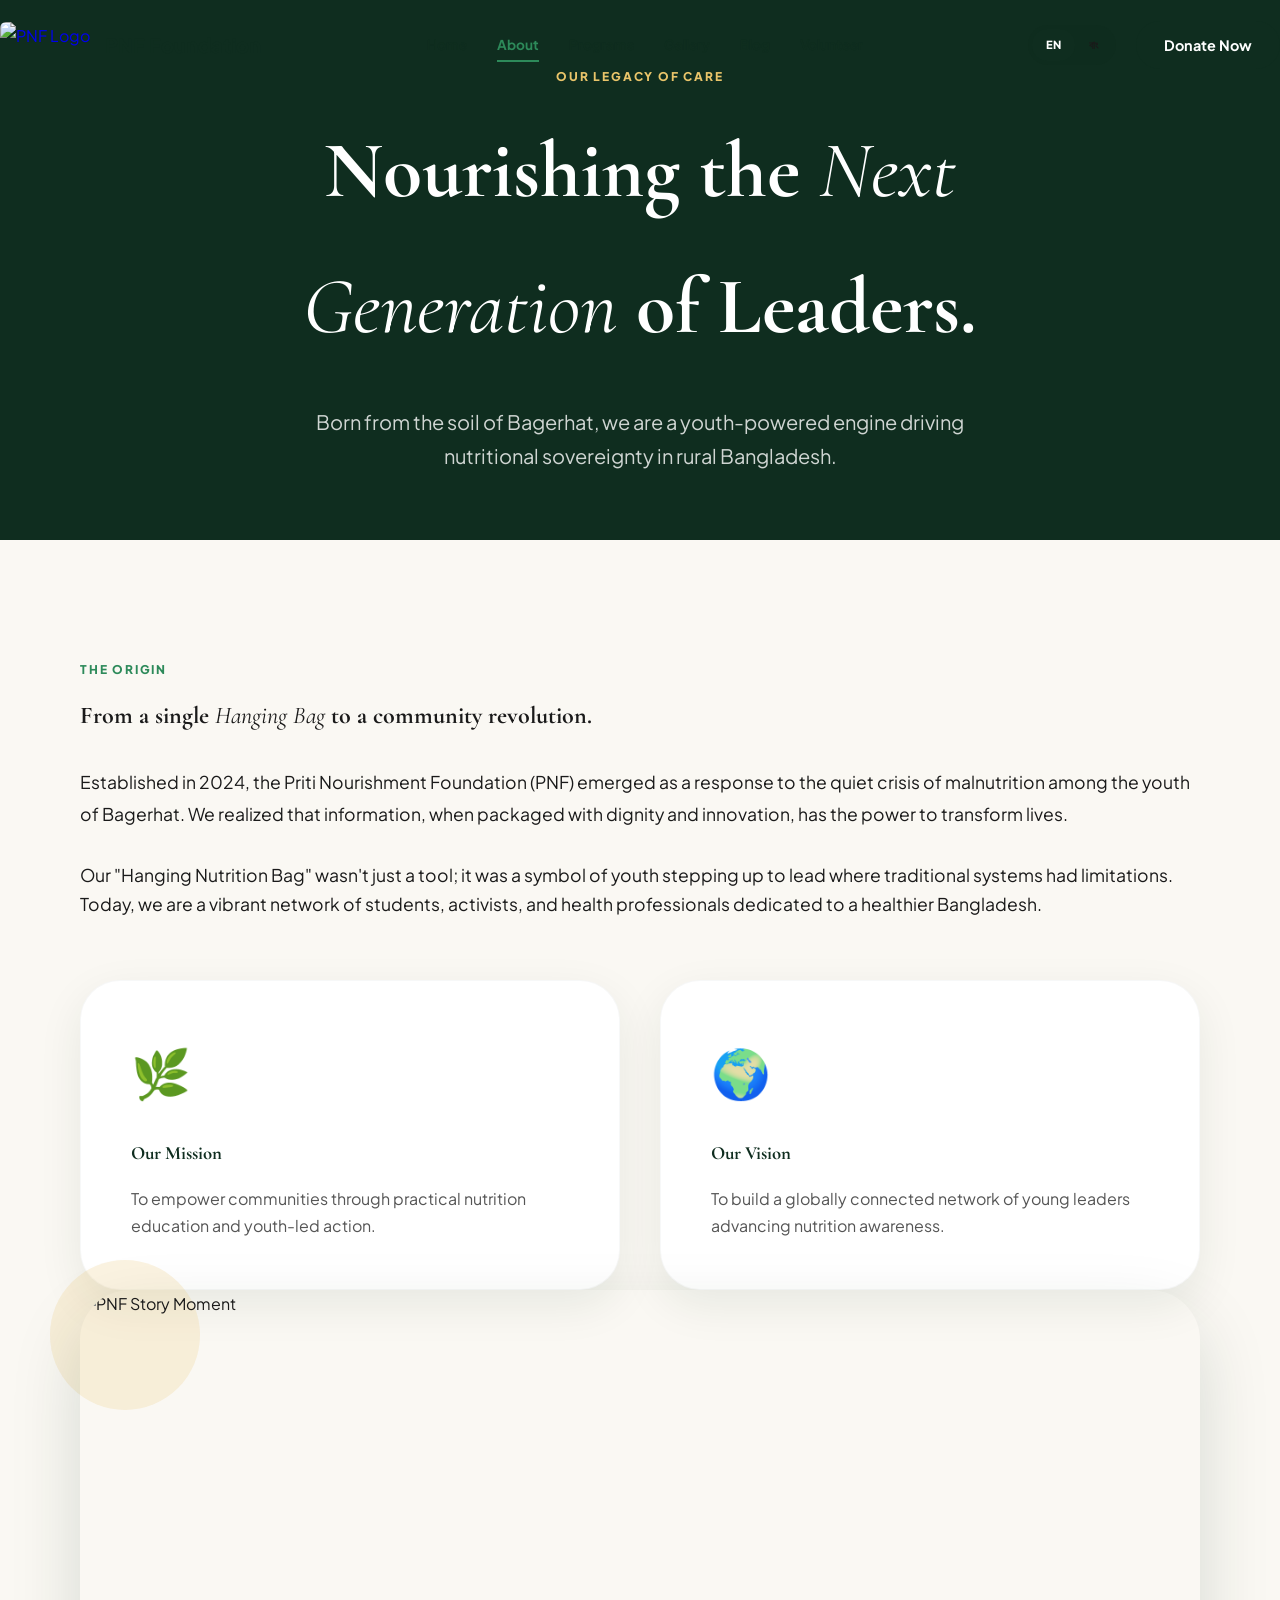
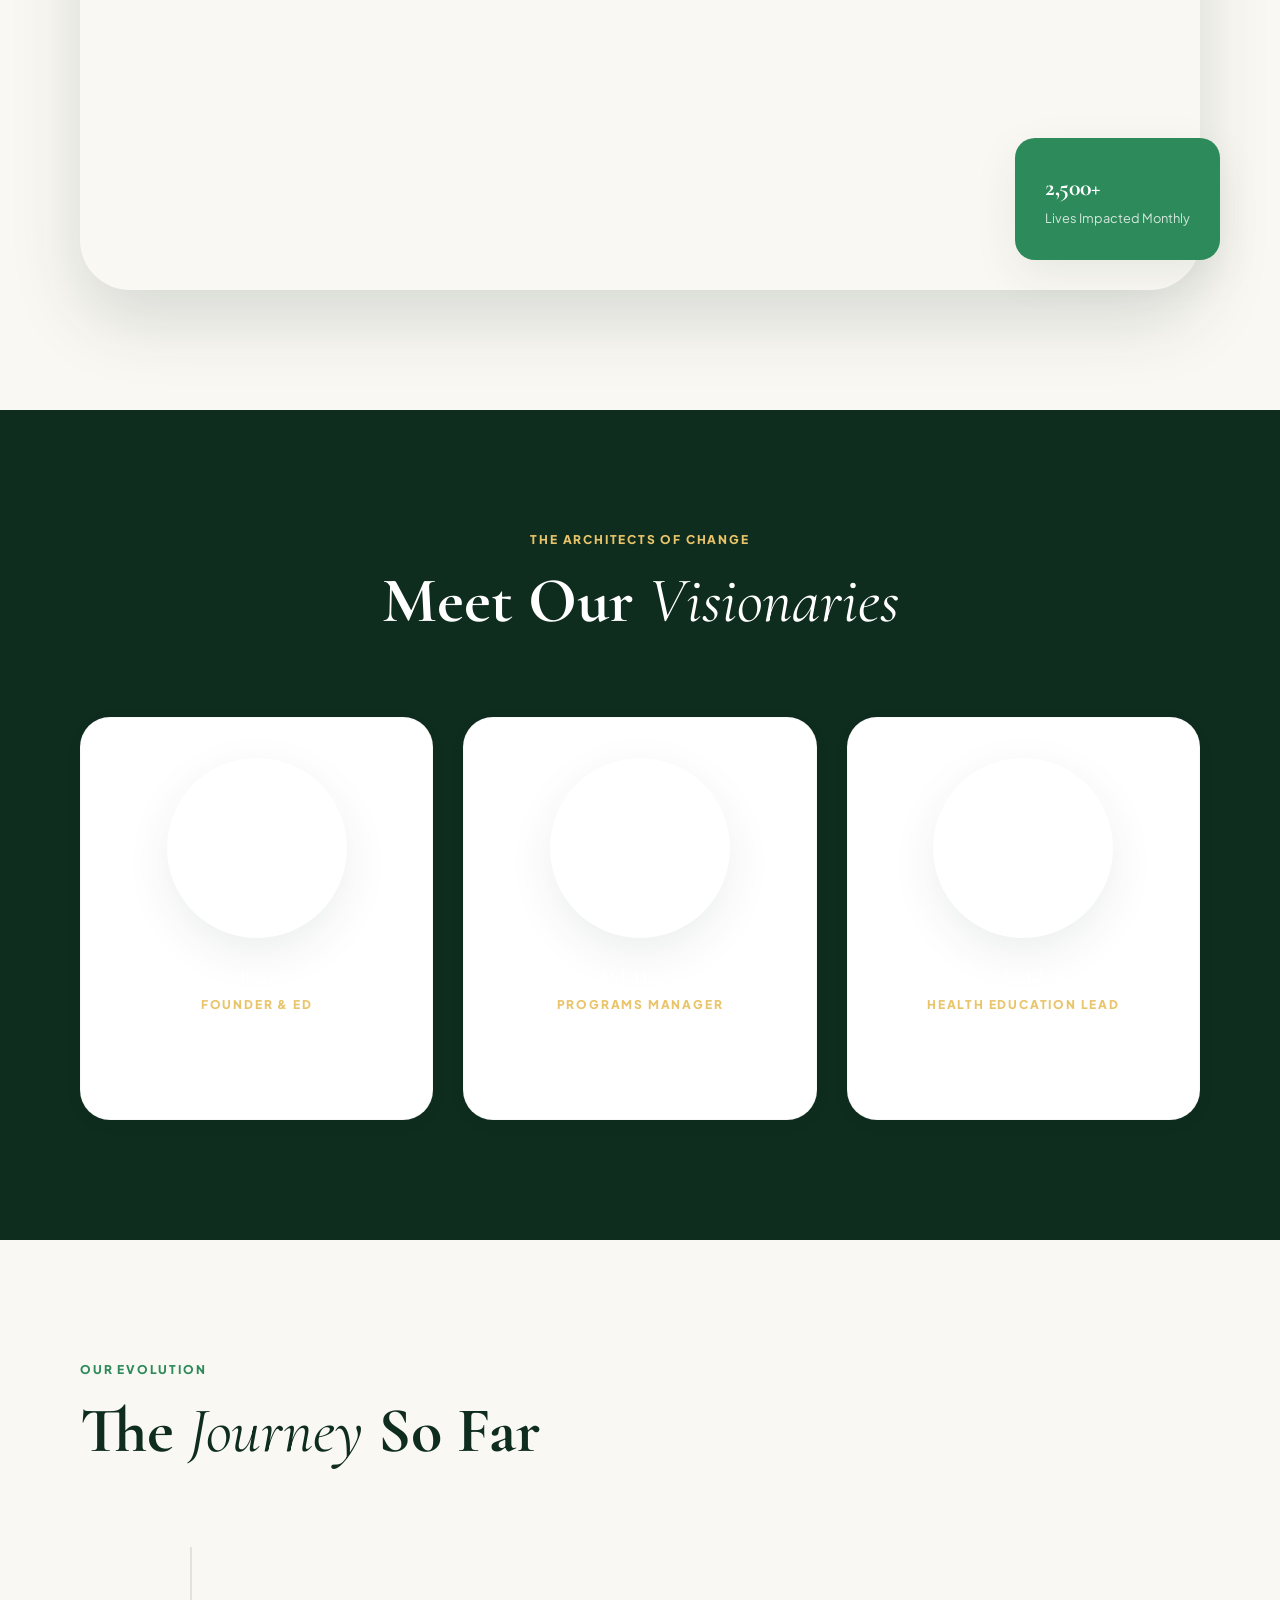
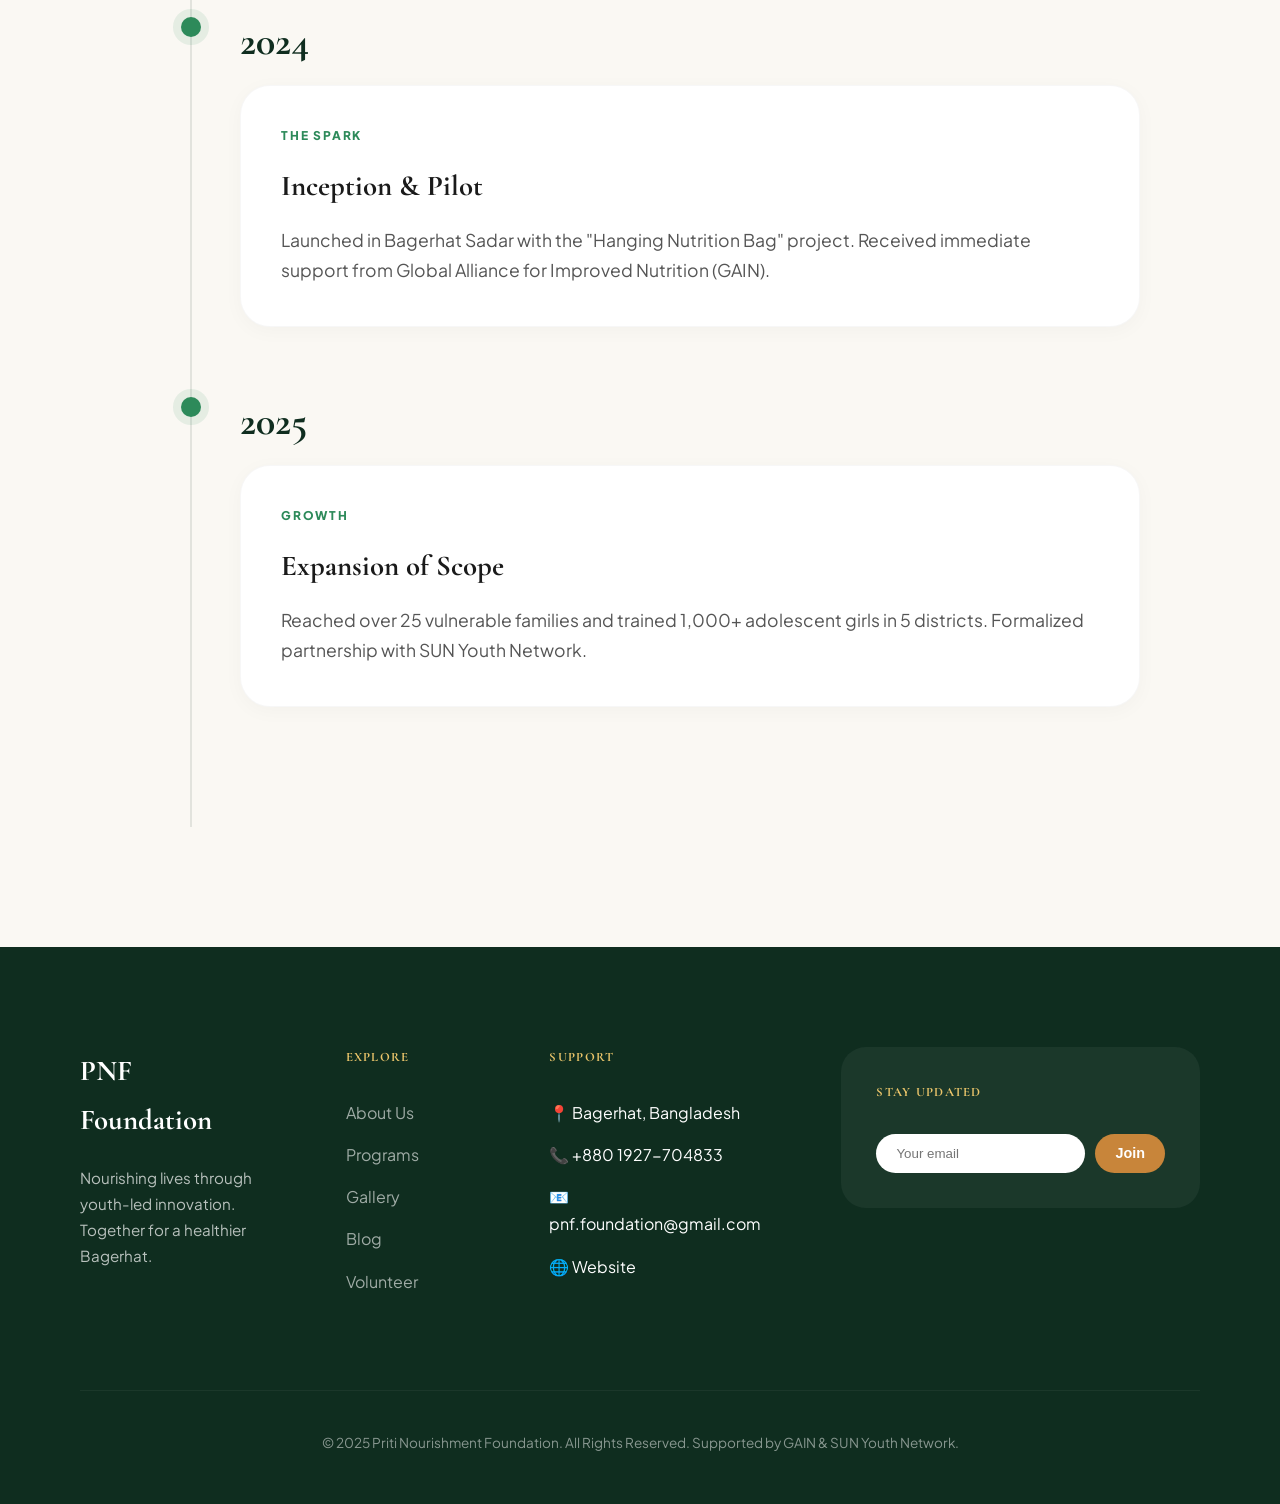
==== commit b9f536b9: "u" ====
--- a/about.html
+++ b/about.html
@@ -163,27 +163,27 @@
 
 <body class="lang-en">
 
-    <!-- Navbar -->
+        <!-- Navbar -->
     <nav class="navbar scrolled">
-        <div class="nav-container container">
+        <div class="nav-container">
             <a href="index.html" class="logo">
                 <img src="data/logo/logo%20of%20pnf.jpeg" alt="PNF Logo">
                 <span class="logo-title">PNF Foundation</span>
             </a>
             <div class="nav-links">
-                <a href="index.html">Home</a>
+                <a href="index.html" class="">Home</a>
                 <a href="about.html" class="active">About</a>
-                <a href="programs.html">Programs</a>
-                <a href="gallery.html">Gallery</a>
-                <a href="blog.html">Blog</a>
-                <a href="volunteer.html">Volunteer</a>
+                <a href="programs.html" class="">Programs</a>
+                <a href="gallery.html" class="">Gallery</a>
+                <a href="blog.html" class="">Blog</a>
+                <a href="volunteer.html" class="">Volunteer</a>
             </div>
             <div class="nav-cta" style="display: flex; align-items: center; gap: 20px;">
                 <div class="lang-switcher">
-                    <span class="lang-btn" onclick="switchLang('en')">EN</span>
+                    <span class="lang-btn active" onclick="switchLang('en')">EN</span>
                     <span class="lang-btn" onclick="switchLang('bn')">বাং</span>
                 </div>
-                <a href="donate.html" class="btn btn-primary" style="padding: 12px 28px;">Donate Now</a>
+                <a href="donate.html" class="btn btn-primary " style="padding: 12px 28px;">Donate Now</a>
             </div>
             <button class="mobile-menu-btn" aria-label="Toggle menu">
                 <span></span>
@@ -227,15 +227,12 @@
                     <div class="vision-mission-item">
                         <span class="icon">🌿</span>
                         <h3 style="color: var(--primary); margin-bottom: 15px;">Our Mission</h3>
-                        <p style="color: var(--text-muted);">To eliminate nutritional illiteracy through innovative
-                            visual
-                            tools and community-led health training.</p>
+                        <p style="color: var(--text-muted);">To empower communities through practical nutrition education and youth-led action.</p>
                     </div>
                     <div class="vision-mission-item">
                         <span class="icon">🌍</span>
                         <h3 style="color: var(--primary); margin-bottom: 15px;">Our Vision</h3>
-                        <p style="color: var(--text-muted);">A future where every household in rural Bangladesh is
-                            self-sufficient in nutritional knowledge and practice.</p>
+                        <p style="color: var(--text-muted);">To build a globally connected network of young leaders advancing nutrition awareness.</p>
                     </div>
                 </div>
             </div>
@@ -331,48 +328,44 @@
         </div>
     </section>
 
-    <!-- Footer -->
+        <!-- Footer -->
     <footer class="footer">
         <div class="container">
             <div class="footer-main">
                 <div>
-                    <a href="index.html" class="footer-logo">PNF Foundation</a>
-                    <p style="opacity: 0.7; max-width: 300px;">A youth-led initiative nourishing lives and empowering
-                        communities in Bagerhat, Bangladesh.</p>
+                    <span class="footer-logo">PNF Foundation</span>
+                    <p style="opacity: 0.7; font-size: 0.95rem; margin-top: 15px;">Nourishing lives through youth-led innovation. Together for a healthier Bagerhat.</p>
                 </div>
                 <div>
-                    <h4>Quick Access</h4>
+                    <h4>Explore</h4>
                     <ul class="footer-links">
-                        <li><a href="index.html">Home</a></li>
                         <li><a href="about.html">About Us</a></li>
                         <li><a href="programs.html">Programs</a></li>
-                        <li><a href="donate.html">Support Us</a></li>
+                        <li><a href="gallery.html">Gallery</a></li>
+                        <li><a href="blog.html">Blog</a></li>
+                        <li><a href="volunteer.html">Volunteer</a></li>
                     </ul>
                 </div>
                 <div>
-                    <h4>Contact Us</h4>
+                    <h4>Support</h4>
                     <ul class="footer-links">
                         <li>📍 Bagerhat, Bangladesh</li>
+                        <li>📞 +880 1927-704833</li>
                         <li>📧 pnf.foundation@gmail.com</li>
-                        <li>📞 +880 1927-704833</li>
+                        <li>🌐 <a href="https://pnf-foundation.vercel.app" style="color: inherit; text-decoration: none;">Website</a></li>
                     </ul>
                 </div>
                 <div>
-                    <div class="footer-newsletter">
-                        <h4>Impact Journal</h4>
-                        <p style="font-size: 0.8rem; opacity: 0.7; margin-bottom: 20px;">Receive monthly stories from
-                            the
-                            field.</p>
-                        <form style="display: flex; gap: 10px;">
-                            <input type="email" placeholder="Email"
-                                style="padding: 10px 15px; border-radius: 50px; border: none; flex-grow: 1;">
-                            <button class="btn btn-gold" style="padding: 10px 20px;">Join</button>
-                        </form>
-                    </div>
-                </div>
-            </div>
-            <div
-                style="padding-top: 40px; border-top: 1px solid rgba(255,255,255,0.1); text-align: center; font-size: 0.85rem; opacity: 0.5;">
+                    <form class="footer-newsletter" onsubmit="event.preventDefault(); alert('Subscribed!')">
+                        <h4>Stay Updated</h4>
+                        <div style="display: flex; gap: 10px; margin-top: 20px;">
+                            <input type="email" placeholder="Your email" style="flex: 1; padding: 12px 20px; border-radius: 50px; border: none; outline: none;" required>
+                            <button type="submit" class="btn btn-gold" style="padding: 10px 20px;">Join</button>
+                        </div>
+                    </form>
+                </div>
+            </div>
+            <div style="border-top: 1px solid rgba(255,255,255,0.1); padding-top: 40px; text-align: center; font-size: 0.85rem; opacity: 0.5; margin-top: 40px;">
                 &copy; 2025 Priti Nourishment Foundation. All Rights Reserved. Supported by GAIN & SUN Youth Network.
             </div>
         </div>
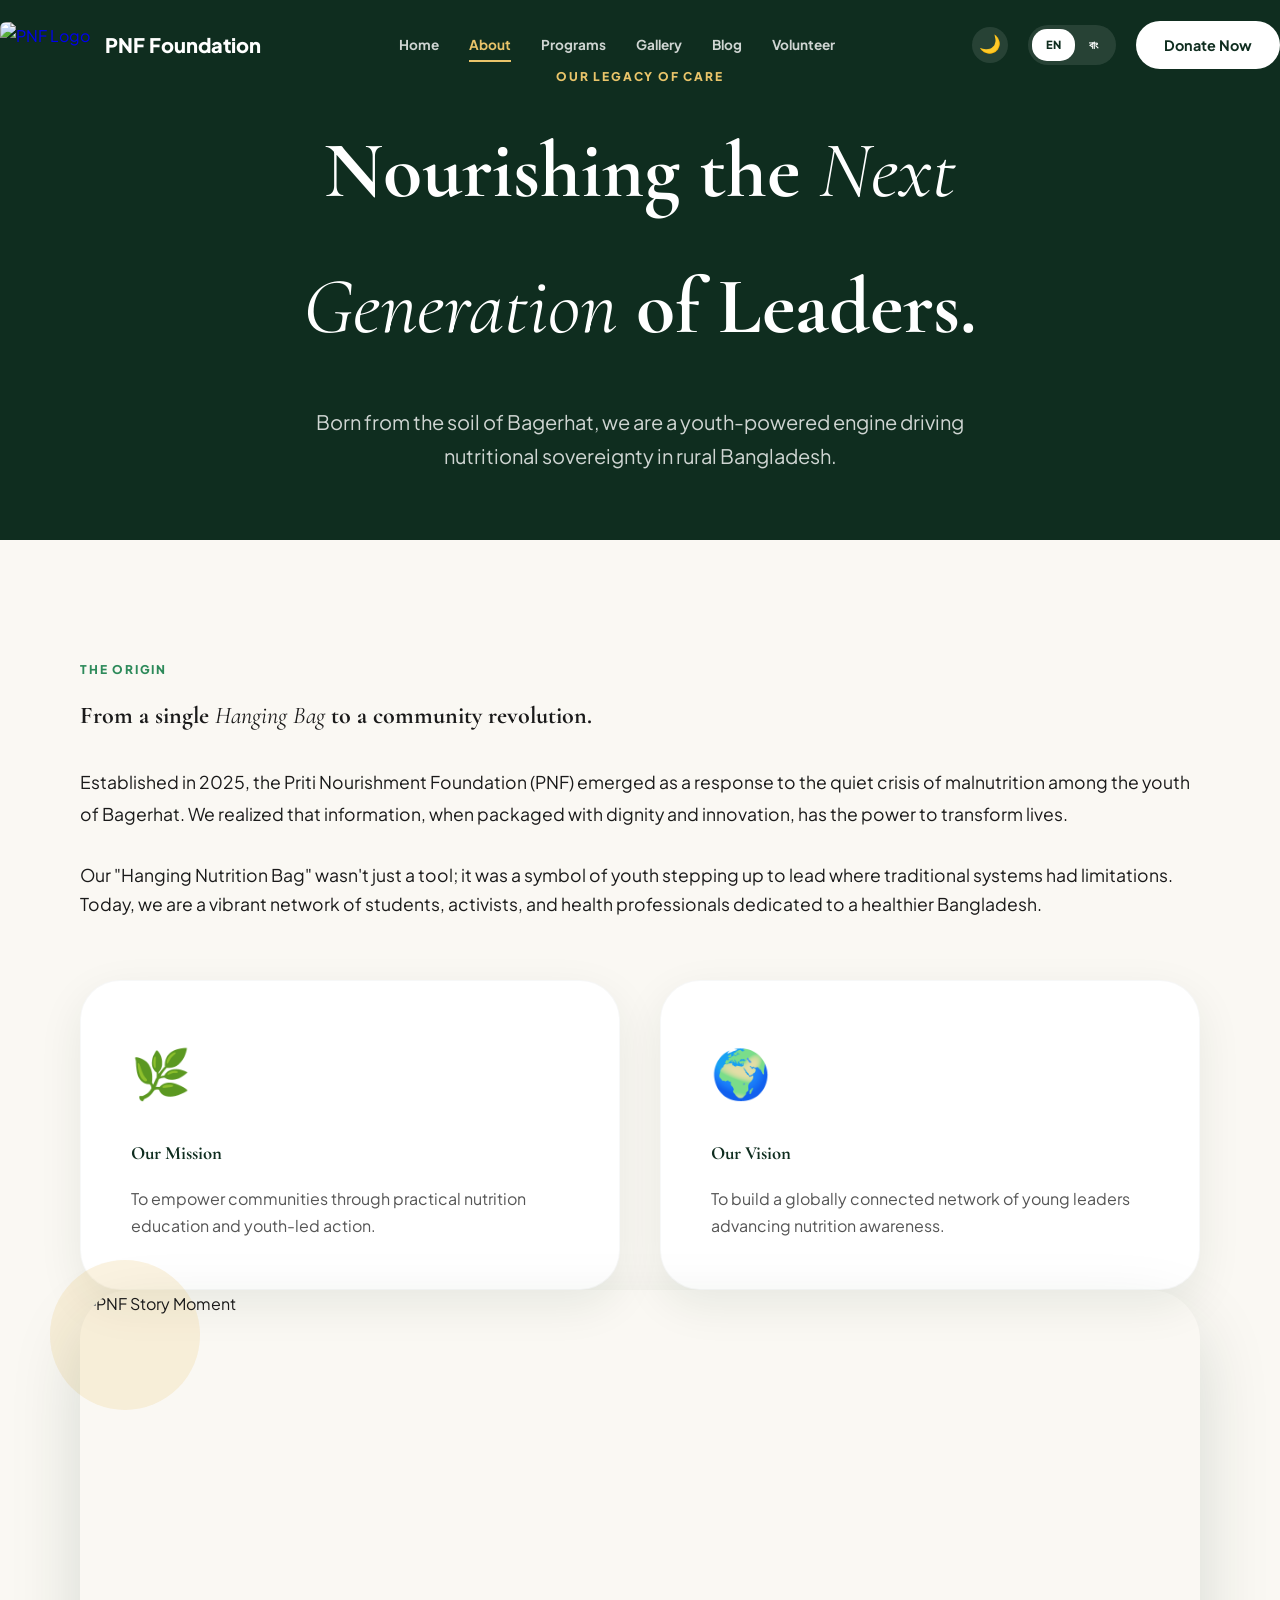
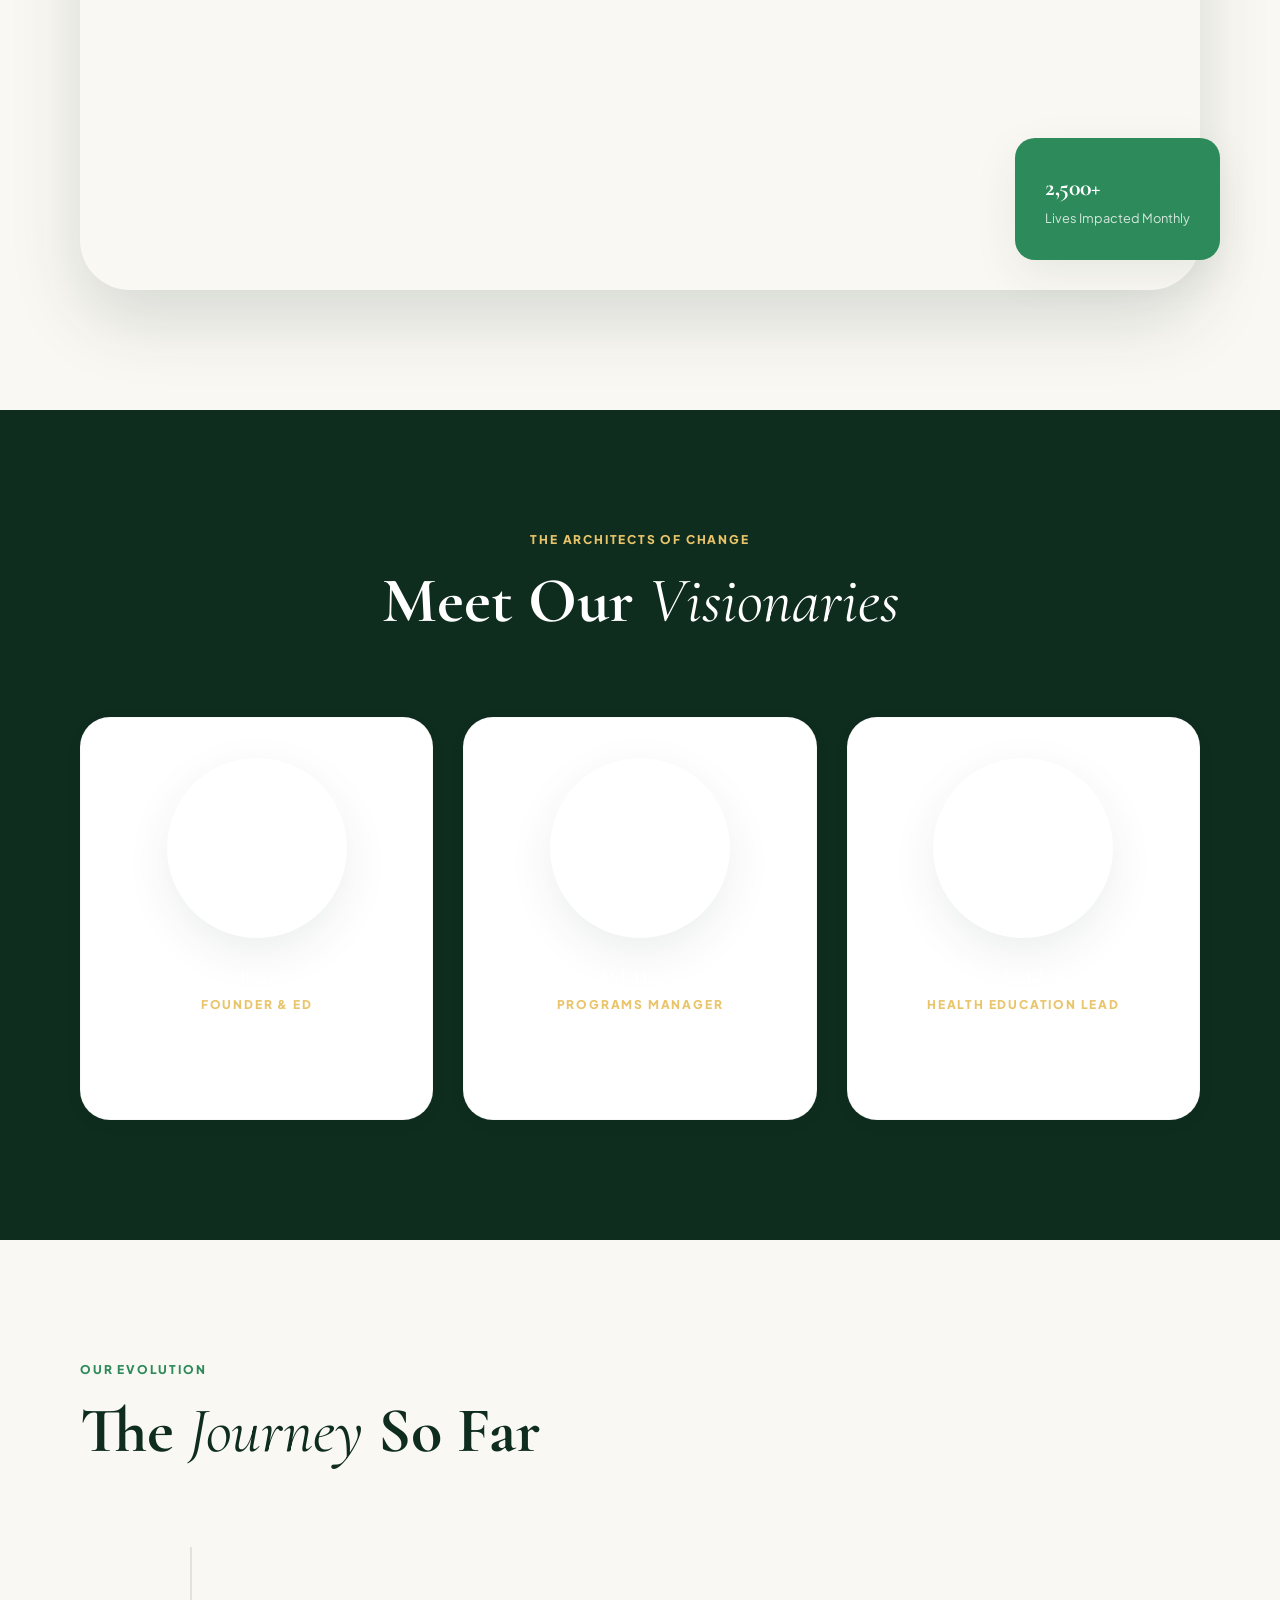
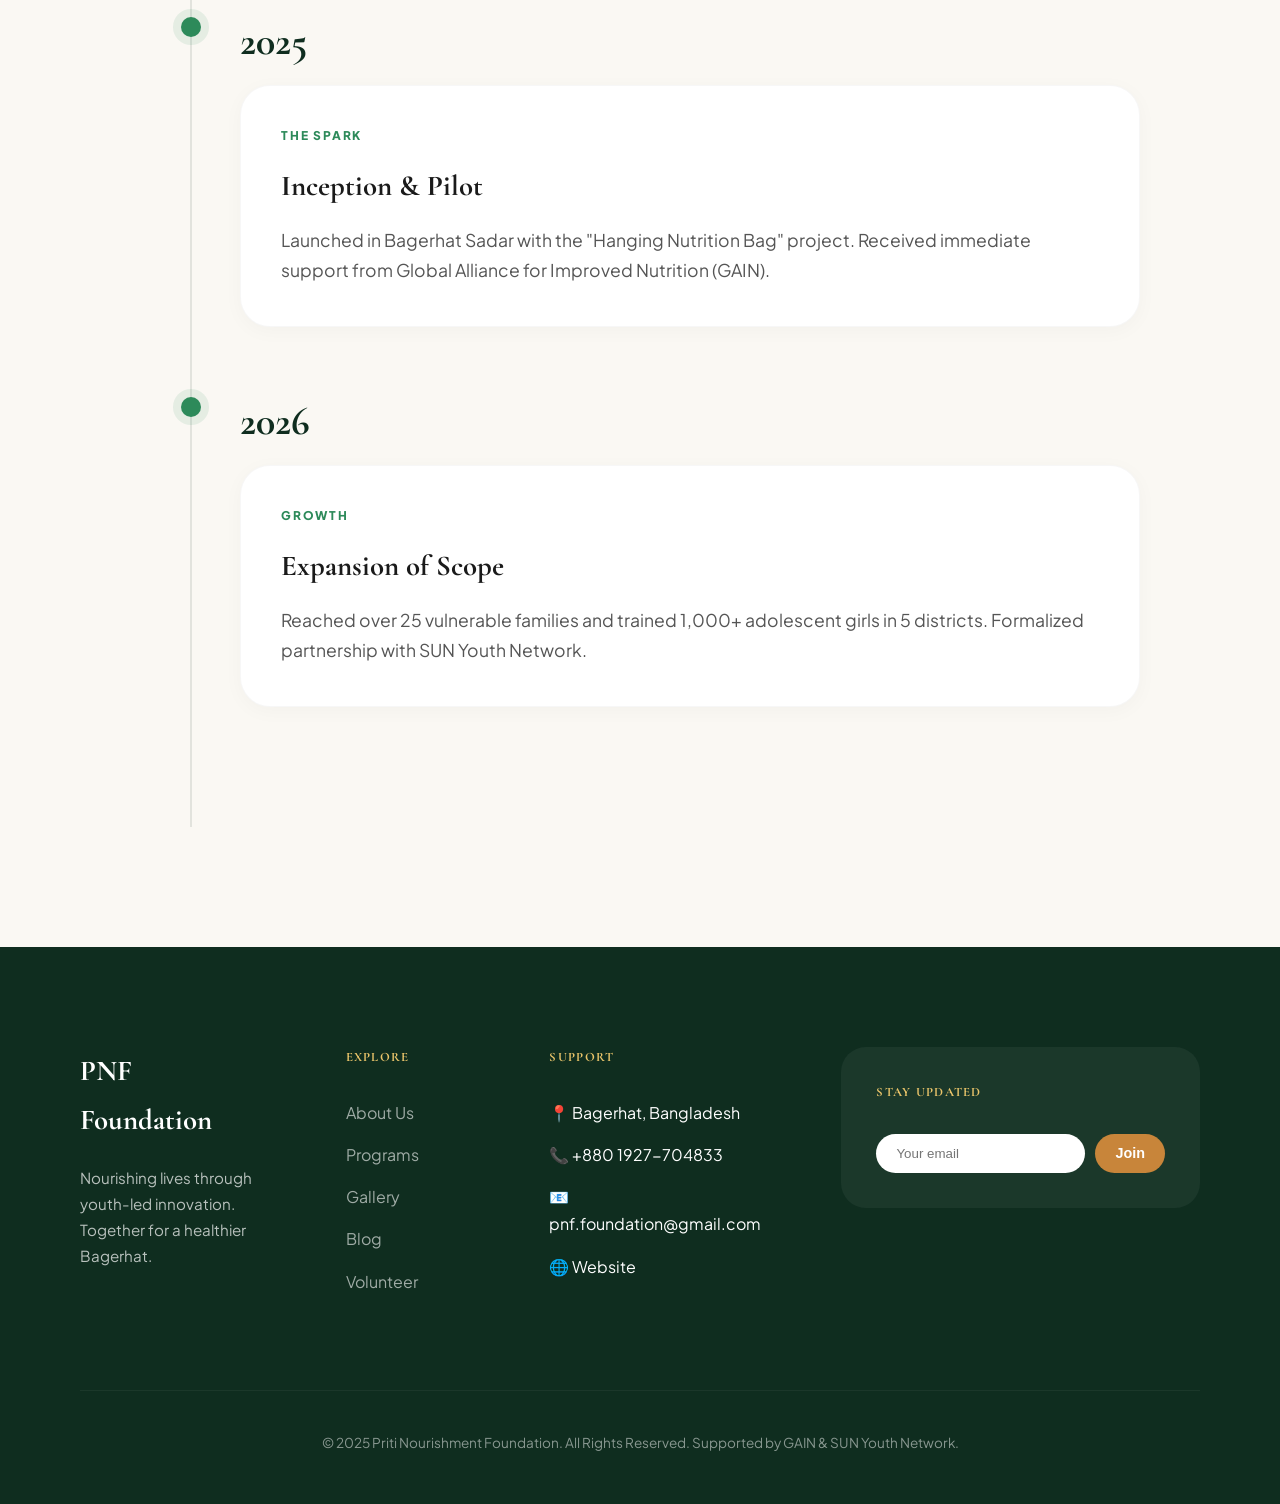
==== commit acf014dd: "dark 1" ====
--- a/about.html
+++ b/about.html
@@ -179,6 +179,7 @@
                 <a href="volunteer.html" class="">Volunteer</a>
             </div>
             <div class="nav-cta" style="display: flex; align-items: center; gap: 20px;">
+                                <button class="theme-toggle" onclick="toggleTheme()" aria-label="Toggle Theme">🌙</button>
                 <div class="lang-switcher">
                     <span class="lang-btn active" onclick="switchLang('en')">EN</span>
                     <span class="lang-btn" onclick="switchLang('bn')">বাং</span>
@@ -214,7 +215,7 @@
                     revolution.</h2>
                 <h2 class="bn-content">একটি <span class="serif-italic">পুষ্টি ব্যাগ</span> থেকে একটি সামাজিক আন্দোলন।
                 </h2>
-                <p style="margin: 30px 0; font-size: 1.1rem; line-height: 1.8;">Established in 2024, the Priti
+                <p style="margin: 30px 0; font-size: 1.1rem; line-height: 1.8;">Established in 2025, the Priti
                     Nourishment Foundation (PNF) emerged as a response to the quiet crisis of malnutrition among the
                     youth of Bagerhat. We realized that information, when packaged with dignity and innovation, has the
                     power to transform lives.</p>
@@ -302,7 +303,7 @@
             <div class="timeline-premium">
                 <div class="timeline-item-premium reveal">
                     <div class="timeline-dot"></div>
-                    <span class="timeline-year-premium">2024</span>
+                    <span class="timeline-year-premium">2025</span>
                     <div class="card" style="padding: 40px;">
                         <span class="eyebrow">The Spark</span>
                         <h4 style="font-size: 1.8rem; margin-bottom: 15px;">Inception & Pilot</h4>
@@ -314,7 +315,7 @@
                 </div>
                 <div class="timeline-item-premium reveal">
                     <div class="timeline-dot"></div>
-                    <span class="timeline-year-premium">2025</span>
+                    <span class="timeline-year-premium">2026</span>
                     <div class="card" style="padding: 40px;">
                         <span class="eyebrow">Growth</span>
                         <h4 style="font-size: 1.8rem; margin-bottom: 15px;">Expansion of Scope</h4>
--- a/css/style.css
+++ b/css/style.css
@@ -200,6 +200,13 @@
 .logo-title {
     font-size: 1.25rem;
     font-weight: 800;
+    color: white;
+    transition: var(--transition-fast);
+}
+
+.navbar.scrolled .logo-title,
+.mobile-menu-btn.active~.logo .logo-title,
+.navbar:has(.nav-links.active) .logo-title {
     color: var(--primary);
 }
 
@@ -211,16 +218,25 @@
 .nav-links a {
     font-size: 0.85rem;
     font-weight: 700;
-    color: var(--primary);
+    color: white;
     text-decoration: none;
     position: relative;
     opacity: 0.8;
     transition: var(--transition-fast);
 }
 
+.navbar.scrolled .nav-links a {
+    color: var(--primary);
+}
+
 .nav-links a.active,
 .nav-links a:hover {
     opacity: 1;
+    color: var(--accent-light);
+}
+
+.navbar.scrolled .nav-links a.active,
+.navbar.scrolled .nav-links a:hover {
     color: var(--secondary);
 }
 
@@ -231,8 +247,12 @@
     left: 0;
     width: 0;
     height: 2px;
+    background: var(--accent-light);
+    transition: var(--transition-fast);
+}
+
+.navbar.scrolled .nav-links a::after {
     background: var(--secondary);
-    transition: var(--transition-fast);
 }
 
 .nav-links a.active::after {
@@ -266,6 +286,16 @@
     box-shadow: var(--shadow-md);
 }
 
+.navbar:not(.scrolled) .nav-cta .btn-primary {
+    background: white;
+    color: var(--primary);
+}
+
+.navbar:not(.scrolled) .nav-cta .btn-primary:hover {
+    background: var(--accent-light);
+    color: var(--primary);
+}
+
 .btn-gold {
     background: var(--accent);
     color: white;
@@ -291,10 +321,15 @@
 /* Language Switcher */
 .lang-switcher {
     display: flex;
-    background: rgba(15, 45, 31, 0.05);
+    background: rgba(255, 255, 255, 0.1);
     padding: 4px;
     border-radius: 20px;
     cursor: pointer;
+    transition: var(--transition-fast);
+}
+
+.navbar.scrolled .lang-switcher {
+    background: rgba(15, 45, 31, 0.05);
 }
 
 .lang-btn {
@@ -302,10 +337,20 @@
     border-radius: 15px;
     font-size: 0.7rem;
     font-weight: 800;
+    color: white;
     transition: var(--transition-fast);
 }
 
+.navbar.scrolled .lang-btn {
+    color: var(--primary);
+}
+
 .lang-btn.active {
+    background: white;
+    color: var(--primary);
+}
+
+.navbar.scrolled .lang-btn.active {
     background: var(--primary);
     color: white;
 }
@@ -561,6 +606,22 @@
     grid-template-columns: repeat(auto-fill, minmax(280px, 1fr));
     gap: 30px;
     margin-top: 50px;
+}
+
+.volunteer-card {
+    border-radius: 20px;
+    transition: var(--transition-smooth);
+}
+
+.volunteer-card .card-img-wrap {
+    position: relative;
+    overflow: hidden;
+    border-radius: 20px 20px 0 0;
+}
+
+.volunteer-card:hover {
+    transform: translateY(-10px);
+    box-shadow: var(--shadow-lg);
 }
 
 /* Milestone Timeline (About Page) */
@@ -870,13 +931,14 @@
 .mobile-menu-btn span {
     width: 100%;
     height: 3px;
-    background-color: var(--primary);
+    background-color: white;
     border-radius: 10px;
     transition: var(--transition-smooth);
     transform-origin: center;
 }
 
-.navbar:not(.scrolled) .mobile-menu-btn span {
+.navbar.scrolled .mobile-menu-btn span,
+.mobile-menu-btn.active span {
     background-color: var(--primary);
 }
 
@@ -1070,4 +1132,115 @@
         bottom: 25px;
         right: 25px;
     }
-}+}
+/* Theme Toggle & Dark Mode */
+.theme-toggle {
+    background: rgba(255,255,255,0.1);
+    border: none;
+    font-size: 1.1rem;
+    cursor: pointer;
+    color: white;
+    width: 36px;
+    height: 36px;
+    border-radius: 50%;
+    display: flex;
+    align-items: center;
+    justify-content: center;
+    transition: var(--transition-fast);
+}
+
+.navbar.scrolled .theme-toggle {
+    background: rgba(15, 45, 31, 0.05);
+    color: var(--primary);
+}
+
+.theme-toggle:hover {
+    transform: scale(1.1);
+    background: rgba(255,255,255,0.2);
+}
+
+.navbar.scrolled .theme-toggle:hover {
+    background: rgba(15, 45, 31, 0.1);
+}
+
+[data-theme="dark"] {
+    --bg-cream: #121212;
+    --bg-white: #1e1e1e;
+    --glass: rgba(18, 18, 18, 0.85);
+    --text-main: #f0f0f0;
+    --text-muted: #a0a0a0;
+    --primary: #4ade80; 
+    --primary-light: #22c55e;
+    --shadow-md: 0 15px 45px rgba(0, 0, 0, 0.5);
+    --shadow-lg: 0 30px 70px rgba(0, 0, 0, 0.6);
+}
+
+[data-theme="dark"] .section-dark {
+    background: #0f2d1f; 
+    color: #f0f0f0;
+}
+
+[data-theme="dark"] .section-dark .eyebrow {
+    color: var(--accent-light);
+}
+
+[data-theme="dark"] .card, 
+[data-theme="dark"] .chart-box, 
+[data-theme="dark"] .faq-item,
+[data-theme="dark"] .vision-mission-item {
+    background: var(--bg-white);
+    border-color: rgba(255,255,255,0.05);
+}
+
+[data-theme="dark"] .impact-grid {
+    background: var(--bg-white);
+}
+
+[data-theme="dark"] .impact-card {
+    border-color: rgba(255,255,255,0.05);
+}
+
+[data-theme="dark"] .btn-primary {
+    background: var(--primary);
+    color: #121212;
+}
+
+[data-theme="dark"] .btn-primary:hover {
+    background: var(--primary-light);
+    color: #121212;
+}
+
+[data-theme="dark"] .btn-outline {
+    color: var(--primary);
+    border-color: var(--primary);
+}
+
+[data-theme="dark"] .btn-outline:hover {
+    background: var(--primary);
+    color: #121212;
+}
+
+[data-theme="dark"] .navbar.scrolled .logo-title,
+[data-theme="dark"] .navbar.scrolled .nav-links a {
+    color: var(--primary);
+}
+
+[data-theme="dark"] .navbar:not(.scrolled) .nav-cta .btn-primary, 
+[data-theme="dark"] .section-dark .btn-primary {
+    background: var(--primary);
+    color: #121212;
+}
+
+[data-theme="dark"] .navbar:not(.scrolled) .nav-cta .btn-primary:hover {
+    background: var(--primary-light);
+}
+
+[data-theme="dark"] .footer {
+    background: #141414;
+}
+
+[data-theme="dark"] .team-avatar,
+[data-theme="dark"] .map-placeholder {
+    background: #2a2a2a;
+    border-color: #2a2a2a;
+}
